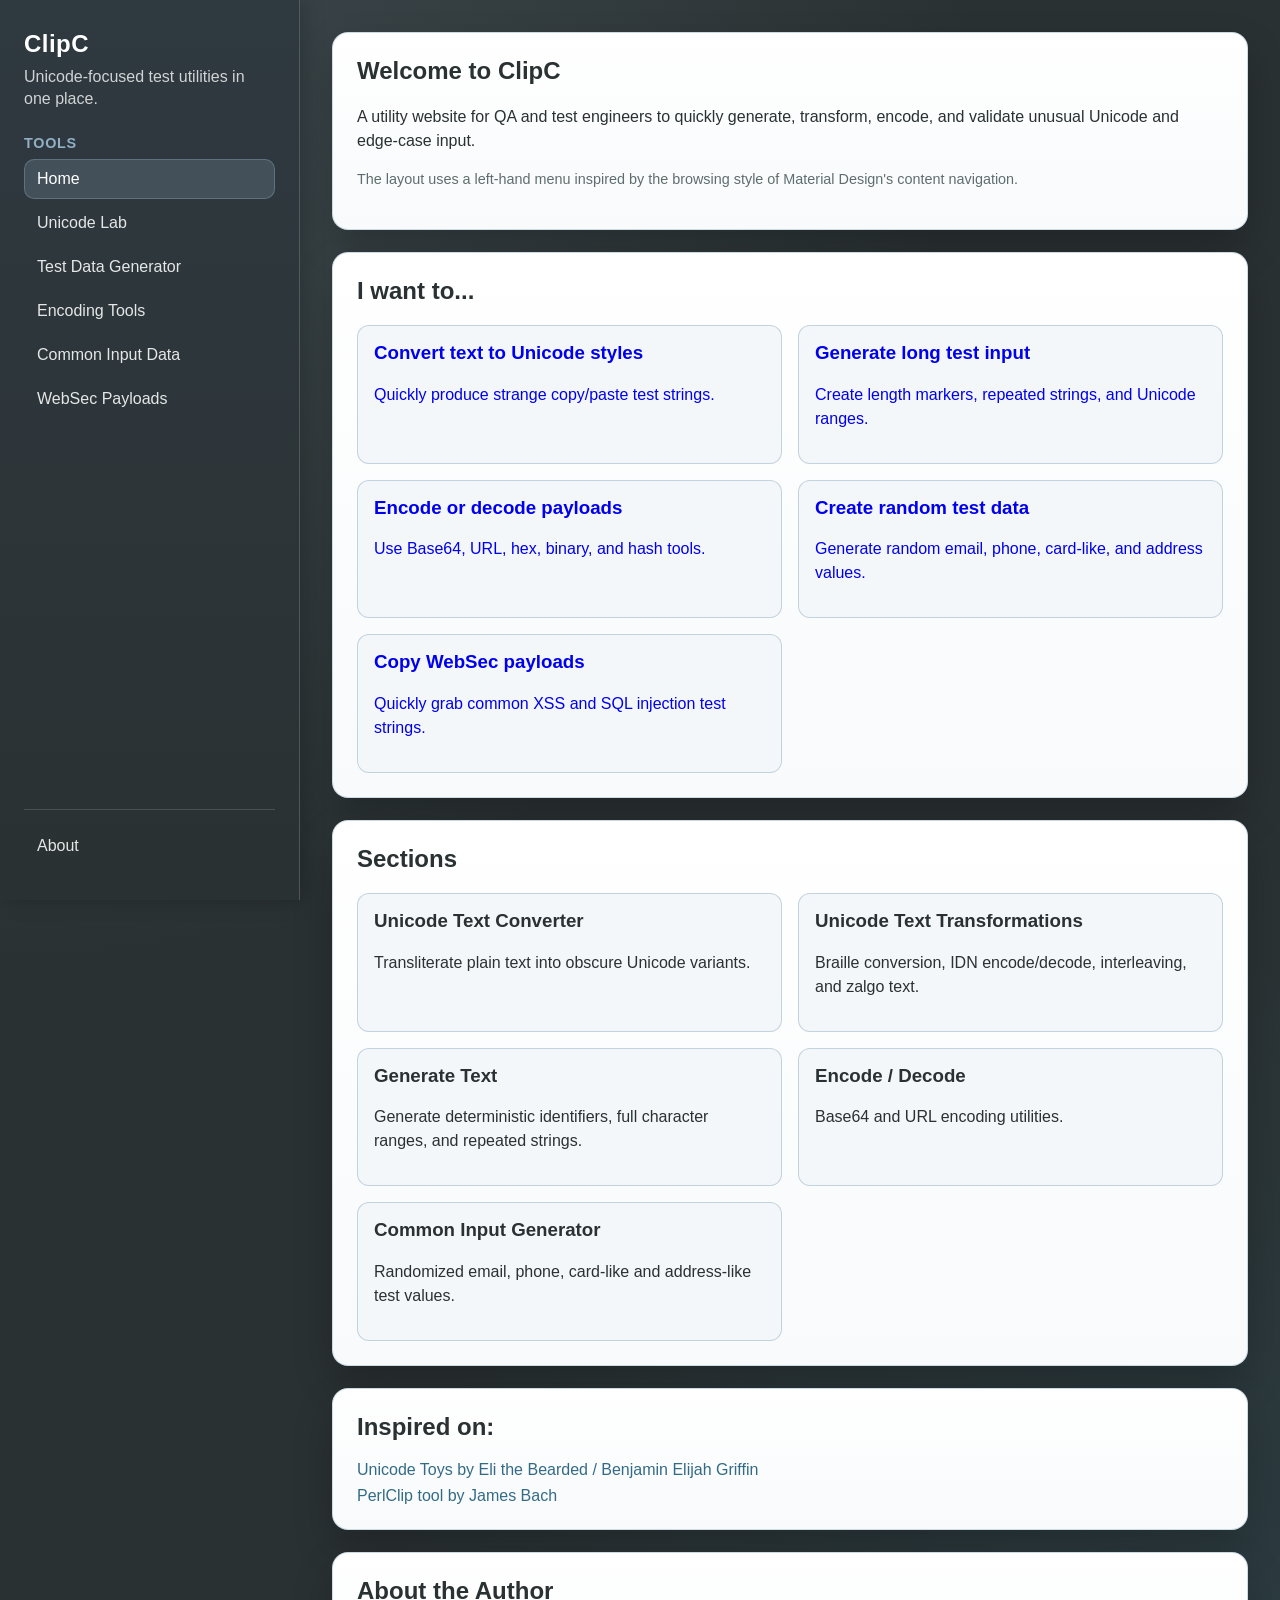
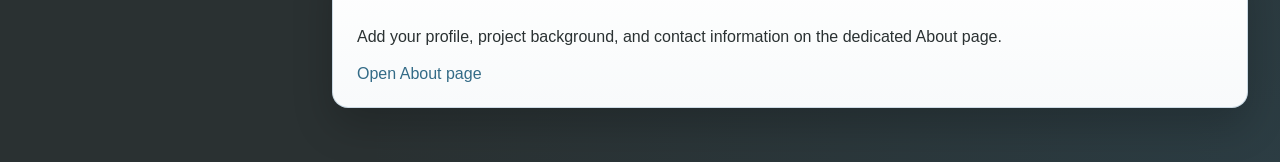
==== index.html @ adb1a5e6 "initial commit" ====
<!doctype html>
<html lang="en">
  <head>
    <meta charset="UTF-8" />
    <meta name="viewport" content="width=device-width, initial-scale=1.0" />
    <title>ClipC | Unicode Tools for Testers</title>
    <link rel="stylesheet" href="styles.css" />
  </head>
  <body data-page="home">
    <div class="layout">
      <aside class="sidebar">
        <div class="sidebar-body">
          <h1 class="brand">ClipC</h1>
          <p class="subtitle">Unicode-focused test utilities in one place.</p>
          <div class="menu-group">
            <h3 class="menu-title">Tools</h3>
            <ul class="menu-list" data-nav></ul>
          </div>
        </div>
        <div class="sidebar-footer">
          <ul class="menu-list" data-nav-footer></ul>
        </div>
      </aside>
      <main>
        <section class="card">
          <h2>Welcome to ClipC</h2>
          <p>
            A utility website for QA and test engineers to quickly generate,
            transform, encode, and validate unusual Unicode and edge-case input.
          </p>
          <p class="hint">
            The layout uses a left-hand menu inspired by the browsing style of
            Material Design's content navigation.
          </p>
        </section>

        <section class="card">
          <h2>I want to...</h2>
          <div class="grid action-grid">
            <a class="tool action-tile" href="unicode-converter.html">
              <h3>Convert text to Unicode styles</h3>
              <p>Quickly produce strange copy/paste test strings.</p>
            </a>
            <a class="tool action-tile" href="generate-text.html">
              <h3>Generate long test input</h3>
              <p>Create length markers, repeated strings, and Unicode ranges.</p>
            </a>
            <a class="tool action-tile" href="encode.html">
              <h3>Encode or decode payloads</h3>
              <p>Use Base64, URL, hex, binary, and hash tools.</p>
            </a>
            <a class="tool action-tile" href="common-input.html">
              <h3>Create random test data</h3>
              <p>Generate random email, phone, card-like, and address values.</p>
            </a>
            <a class="tool action-tile" href="websec.html">
              <h3>Copy WebSec payloads</h3>
              <p>Quickly grab common XSS and SQL injection test strings.</p>
            </a>
          </div>
        </section>

        <section class="card">
          <h2>Sections</h2>
          <div class="grid">
            <article class="tool">
              <h3>Unicode Text Converter</h3>
              <p>Transliterate plain text into obscure Unicode variants.</p>
            </article>
            <article class="tool">
              <h3>Unicode Text Transformations</h3>
              <p>Braille conversion, IDN encode/decode, interleaving, and zalgo text.</p>
            </article>
            <article class="tool">
              <h3>Generate Text</h3>
              <p>Generate deterministic identifiers, full character ranges, and repeated strings.</p>
            </article>
            <article class="tool">
              <h3>Encode / Decode</h3>
              <p>Base64 and URL encoding utilities.</p>
            </article>
            <article class="tool">
              <h3>Common Input Generator</h3>
              <p>Randomized email, phone, card-like and address-like test values.</p>
            </article>
          </div>
        </section>

        <section class="card">
          <h2>Inspired on:</h2>
          <div class="link-list">
            <a href="https://qaz.wtf/u" target="https://qaz.wtf/" rel="noreferrer">Unicode Toys by Eli the Bearded / Benjamin Elijah Griffin</a>
            <a href="https://www.satisfice.com/download/perlclip" target="https://www.satisfice.com/download/perlclip" rel="noreferrer">PerlClip tool by James Bach</a>
          </div>
        </section>

        <section class="card">
          <h2>About the Author</h2>
          <p>
            Add your profile, project background, and contact information on the
            dedicated About page.
          </p>
          <div class="link-list">
            <a href="about.html">Open About page</a>
          </div>
        </section>
      </main>
    </div>
    <script src="app.js"></script>
  </body>
</html>
---- styles.css ----
:root {
  --bg: #2a3132;
  --surface: #ffffff;
  --surface-muted: #f4f7f9;
  --border: #90afc5;
  --text: #2a3132;
  --text-muted: #5f6d6f;
  --brand: #336b87;
  --brand-strong: #2a3132;
  --accent-soft: #90afc5;
  --neutral: #aaaaaa;
  --ok: #1f7a4d;
  --danger: #a12622;
  --shadow: 0 18px 40px rgba(0, 0, 0, 0.2);
}

* {
  box-sizing: border-box;
}

body {
  margin: 0;
  font-family: Inter, "Segoe UI", Arial, sans-serif;
  color: var(--text);
  background:
    radial-gradient(circle at 0% 0%, rgba(144, 175, 197, 0.2) 0, rgba(42, 49, 50, 0) 45%),
    radial-gradient(circle at 100% 100%, rgba(51, 107, 135, 0.2) 0, rgba(42, 49, 50, 0) 42%),
    var(--bg);
}

.layout {
  display: grid;
  grid-template-columns: 300px 1fr;
  min-height: 100vh;
}

.sidebar {
  background: linear-gradient(180deg, #2f3940 0%, #2a3132 100%);
  border-right: 1px solid rgba(170, 170, 170, 0.3);
  padding: 30px 24px;
  position: sticky;
  top: 0;
  align-self: start;
  height: 100vh;
  display: flex;
  flex-direction: column;
  overflow: hidden;
  box-shadow: 4px 0 20px rgba(0, 0, 0, 0.22);
}

.sidebar-body {
  flex: 1 1 auto;
  min-height: 0;
  overflow-y: auto;
}

.sidebar-footer {
  flex-shrink: 0;
  margin-top: auto;
  padding-top: 16px;
  border-top: 1px solid rgba(170, 170, 170, 0.25);
}

.brand {
  font-size: 1.5rem;
  margin: 0 0 8px;
  color: #fff;
  letter-spacing: 0.02em;
}

.subtitle {
  margin: 0 0 24px;
  color: rgba(255, 255, 255, 0.78);
  line-height: 1.4;
}

.menu-group {
  margin-bottom: 20px;
}

.menu-title {
  margin: 0 0 8px;
  color: var(--accent-soft);
  font-size: 0.9rem;
  font-weight: 600;
  text-transform: uppercase;
  letter-spacing: 0.05em;
}

.menu-list {
  list-style: none;
  margin: 0;
  padding: 0;
}

.menu-list li {
  margin-bottom: 4px;
}

.menu-list a {
  display: block;
  padding: 10px 12px;
  text-decoration: none;
  border-radius: 10px;
  color: rgba(255, 255, 255, 0.88);
  border: 1px solid transparent;
  transition: all 120ms ease-in-out;
}

.menu-list a:hover,
.menu-list a.active {
  background: rgba(144, 175, 197, 0.22);
  color: #fff;
  border-color: rgba(144, 175, 197, 0.35);
}

main {
  padding: 32px;
}

.card {
  background: linear-gradient(180deg, #ffffff 0%, #f8fafb 100%);
  border: 1px solid rgba(144, 175, 197, 0.45);
  border-radius: 16px;
  box-shadow: var(--shadow);
  padding: 24px;
  margin-bottom: 22px;
}

h1,
h2 {
  margin-top: 0;
}

.section-heading {
  display: flex;
  align-items: center;
  gap: 8px;
}

.help-tip {
  width: 22px;
  height: 22px;
  min-width: 22px;
  border-radius: 999px;
  border: 1px solid rgba(51, 107, 135, 0.5);
  background: rgba(144, 175, 197, 0.2);
  color: var(--brand-strong);
  font-size: 0.8rem;
  line-height: 1;
  display: inline-flex;
  align-items: center;
  justify-content: center;
  box-shadow: none;
  cursor: pointer;
  position: relative;
}

.help-tip-pop {
  position: absolute;
  top: calc(100% + 8px);
  right: 0;
  width: min(280px, 80vw);
  padding: 9px 10px;
  border-radius: 10px;
  border: 1px solid rgba(51, 107, 135, 0.35);
  background: #fff;
  color: var(--brand-strong);
  font-size: 0.82rem;
  line-height: 1.35;
  box-shadow: 0 10px 26px rgba(42, 49, 50, 0.2);
  z-index: 20;
}

p {
  line-height: 1.5;
}

.grid {
  display: grid;
  grid-template-columns: repeat(2, minmax(220px, 1fr));
  gap: 16px;
}

.tool {
  background: var(--surface-muted);
  border: 1px solid rgba(144, 175, 197, 0.5);
  border-radius: 12px;
  padding: 16px;
}

.tool h3 {
  margin-top: 0;
}

.action-grid a {
  text-decoration: none;
}

.action-tile {
  transition: transform 120ms ease, border-color 120ms ease;
}

.action-tile:hover {
  transform: translateY(-2px);
  border-color: rgba(51, 107, 135, 0.5);
}

label {
  display: block;
  font-weight: 600;
  margin-bottom: 6px;
}

input,
textarea,
select {
  width: 100%;
  border: 1px solid var(--border);
  border-radius: 10px;
  padding: 10px 11px;
  font-size: 0.95rem;
  font-family: inherit;
  background: #fff;
  color: var(--brand-strong);
}

input:focus,
textarea:focus,
select:focus {
  outline: none;
  border-color: var(--brand);
  box-shadow: 0 0 0 3px rgba(51, 107, 135, 0.2);
}

textarea {
  min-height: 90px;
  resize: vertical;
}

.row {
  display: flex;
  gap: 10px;
  flex-wrap: wrap;
}

.preview-chips {
  display: flex;
  gap: 8px;
  flex-wrap: wrap;
  margin: 10px 0 14px;
}

.chip {
  border: 1px solid rgba(51, 107, 135, 0.35);
  background: rgba(144, 175, 197, 0.15);
  border-radius: 999px;
  padding: 5px 10px;
  font-size: 0.82rem;
  color: var(--brand-strong);
}

.chip-btn {
  cursor: pointer;
}

.chip-btn.active {
  background: var(--brand);
  color: #fff;
  border-color: rgba(51, 107, 135, 0.8);
}

.utility-bar {
  position: sticky;
  top: 12px;
  z-index: 4;
  display: flex;
  flex-wrap: wrap;
  gap: 10px;
  padding: 10px;
  border: 1px solid rgba(144, 175, 197, 0.4);
  background: rgba(255, 255, 255, 0.92);
  backdrop-filter: blur(6px);
  border-radius: 12px;
  margin-bottom: 12px;
}

.tab-list {
  display: flex;
  gap: 10px;
  flex-wrap: wrap;
}

.tab-btn {
  background: rgba(144, 175, 197, 0.25);
  color: var(--brand-strong);
  border: 1px solid rgba(51, 107, 135, 0.25);
  box-shadow: none;
}

.tab-btn.active {
  background: var(--brand);
  color: #fff;
}

.tab-panel {
  display: none;
}

.tab-panel.active {
  display: block;
}

.payload-row {
  display: flex;
  justify-content: space-between;
  align-items: center;
  gap: 12px;
  padding: 10px 12px;
  border: 1px solid rgba(144, 175, 197, 0.5);
  border-radius: 10px;
  margin-bottom: 10px;
  background: #fff;
}

.payload-row code {
  display: block;
  margin-top: 6px;
  overflow-wrap: anywhere;
}

button {
  border: none;
  background: var(--brand);
  color: #fff;
  border-radius: 10px;
  padding: 10px 15px;
  cursor: pointer;
  font-weight: 600;
  transition: transform 120ms ease, box-shadow 120ms ease, background-color 120ms ease;
  box-shadow: 0 8px 18px rgba(51, 107, 135, 0.28);
}

button:hover {
  background: var(--brand-strong);
  transform: translateY(-1px);
}

button.ghost {
  background: rgba(144, 175, 197, 0.18);
  color: var(--brand-strong);
  border: 1px solid rgba(51, 107, 135, 0.22);
  box-shadow: none;
}

.output {
  margin-top: 10px;
  padding: 14px;
  background: #fff;
  border: 1px solid rgba(144, 175, 197, 0.6);
  border-radius: 10px;
  min-height: 46px;
  overflow-wrap: anywhere;
}

.hint {
  color: var(--text-muted);
  font-size: 0.9rem;
}

.status {
  margin-top: 8px;
  font-size: 0.9rem;
  min-height: 20px;
}

.status.ok {
  color: var(--ok);
}

.status.error {
  color: var(--danger);
}

.link-list {
  display: grid;
  gap: 8px;
}

.link-list a {
  color: var(--brand);
  text-decoration: none;
}

.link-list a:hover {
  text-decoration: underline;
}

.about-hero {
  display: grid;
  grid-template-columns: 240px 1fr;
  gap: 20px;
  align-items: center;
}

.about-avatar {
  width: 220px;
  height: 220px;
  object-fit: cover;
  border-radius: 14px;
  border: 1px solid rgba(144, 175, 197, 0.6);
  box-shadow: 0 12px 24px rgba(42, 49, 50, 0.25);
}

@media (max-width: 900px) {
  .layout {
    grid-template-columns: 1fr;
  }

  .sidebar {
    position: static;
    height: auto;
    border-right: 0;
    border-bottom: 1px solid rgba(170, 170, 170, 0.35);
  }

  .grid {
    grid-template-columns: 1fr;
  }

  .about-hero {
    grid-template-columns: 1fr;
  }

  .about-avatar {
    width: min(220px, 100%);
  }
}
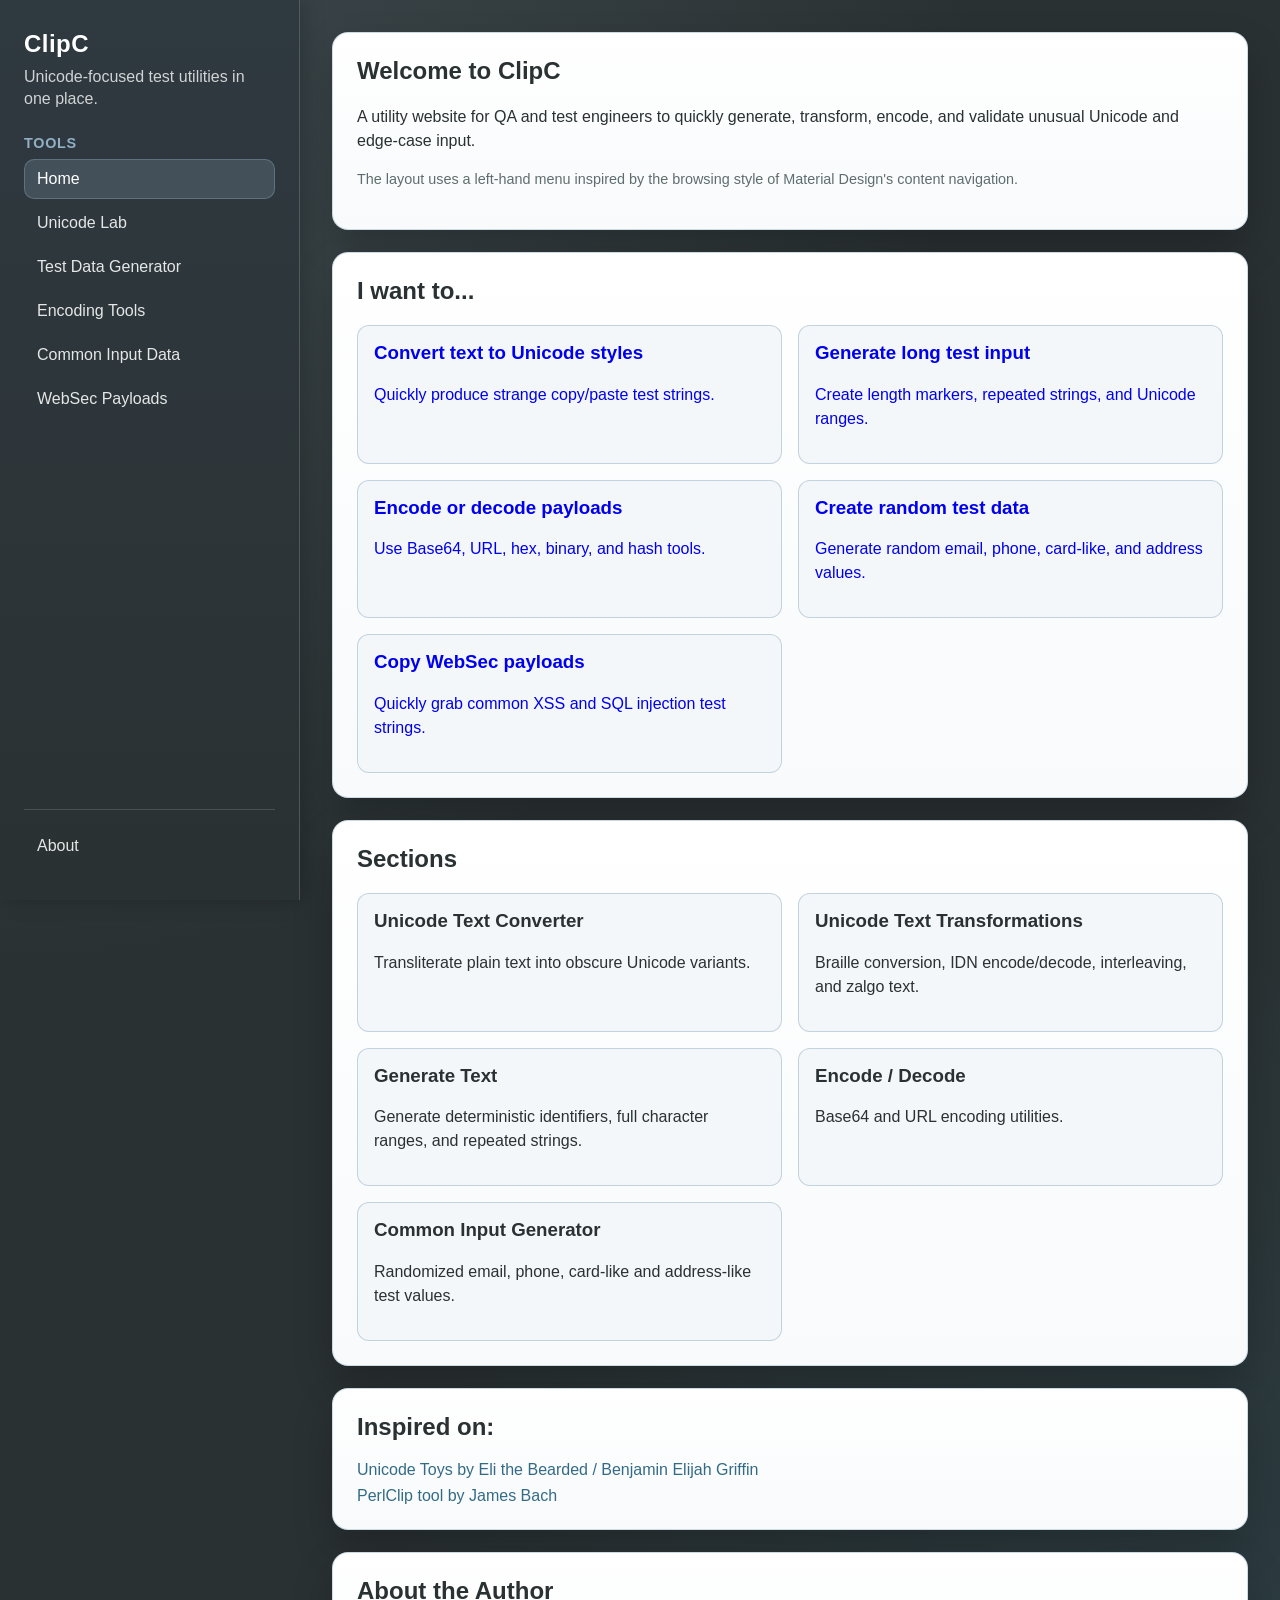
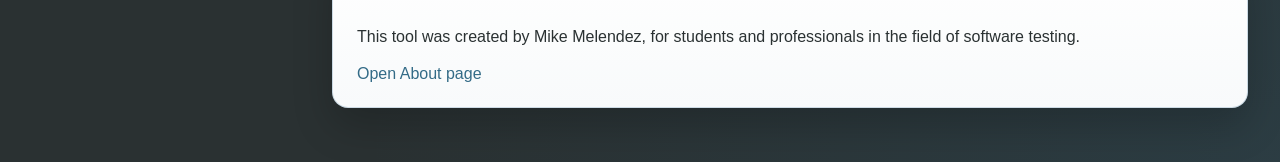
==== commit 3a07156b: "about change" ====
--- a/index.html
+++ b/index.html
@@ -97,8 +97,7 @@
         <section class="card">
           <h2>About the Author</h2>
           <p>
-            Add your profile, project background, and contact information on the
-            dedicated About page.
+            This tool was created by Mike Melendez, for students and professionals in the field of software testing.
           </p>
           <div class="link-list">
             <a href="about.html">Open About page</a>
